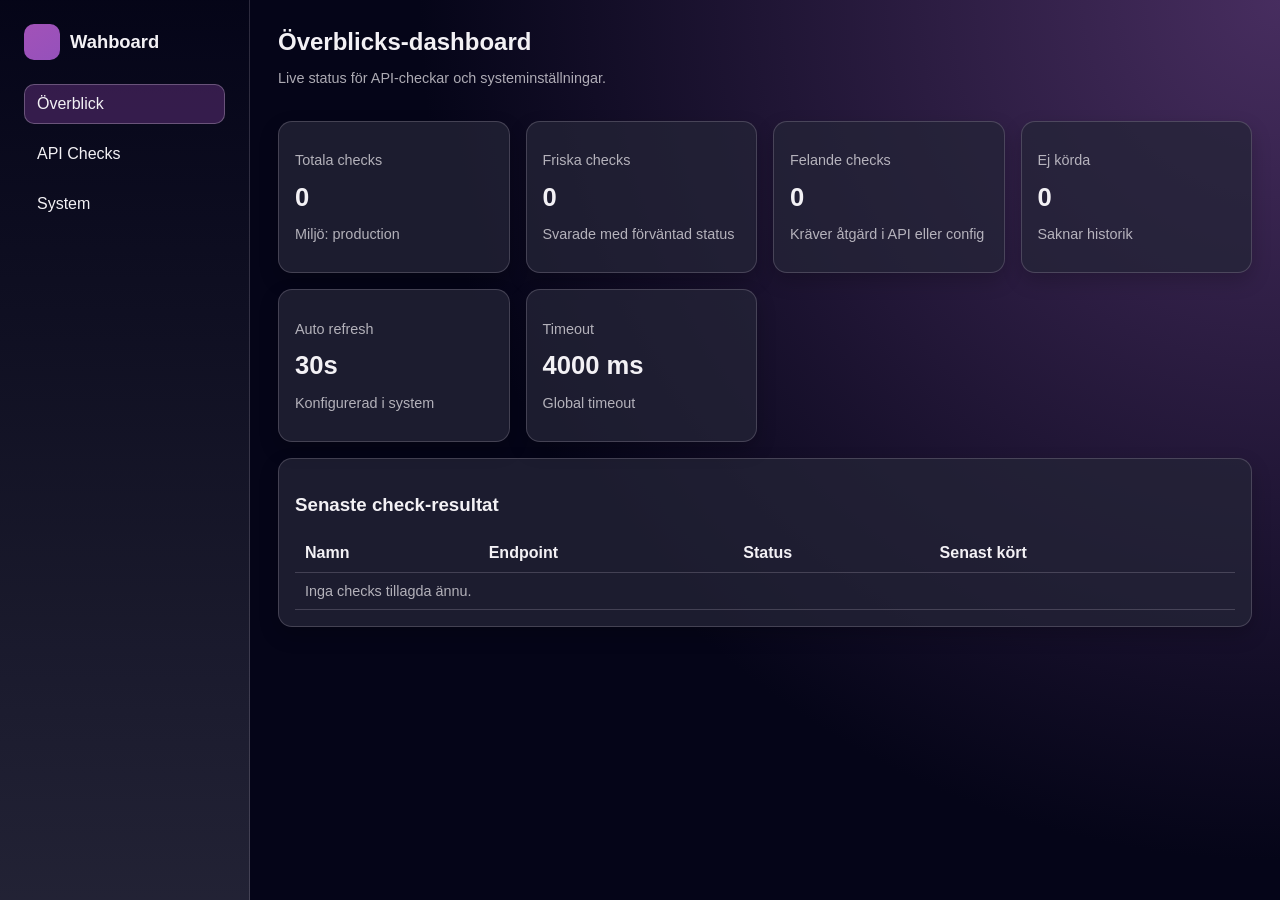
==== frontend/index.html @ 0edba27a "Starta frontend med dashboard, API checks och systemsida" ====
<!doctype html>
<html lang="sv">
  <head>
    <meta charset="UTF-8" />
    <meta name="viewport" content="width=device-width, initial-scale=1.0" />
    <title>Wahboard Dashboard</title>
    <link rel="stylesheet" href="styles.css" />
  </head>
  <body>
    <div class="layout">
      <aside class="sidebar">
        <div class="brand">
          <div class="brand-badge"></div>
          <h1>Wahboard</h1>
        </div>
        <nav class="nav">
          <a href="index.html">Överblick</a>
          <a href="checks.html">API Checks</a>
          <a href="system.html">System</a>
        </nav>
      </aside>

      <main class="main">
        <header class="page-header">
          <div>
            <h2>Överblicks-dashboard</h2>
            <p class="muted">Live status för API-checkar och systeminställningar.</p>
          </div>
        </header>

        <section class="grid cards-3" id="metrics"></section>

        <section class="card" style="margin-top: 16px;">
          <h3>Senaste check-resultat</h3>
          <table>
            <thead>
              <tr>
                <th>Namn</th>
                <th>Endpoint</th>
                <th>Status</th>
                <th>Senast kört</th>
              </tr>
            </thead>
            <tbody id="recent-results"></tbody>
          </table>
        </section>
      </main>
    </div>

    <script type="module" src="dashboard.js"></script>
  </body>
</html>
---- frontend/styles.css ----
:root {
  --bg-900: #050518;
  --bg-800: #252537;
  --bg-700: #472d5f;
  --bg-600: #6f3d93;
  --accent-500: #a252b8;
  --accent-400: #8a43a5;
  --accent-300: #9551bb;
  --surface-100: #e1d5e5;
  --accent-200: #7243a9;
  --accent-100: #8d67b8;
  --ok: #40d69f;
  --warn: #ffb454;
  --danger: #ff5c8a;
}

* {
  box-sizing: border-box;
}

body {
  margin: 0;
  font-family: "Inter", "Segoe UI", sans-serif;
  background: radial-gradient(circle at top right, var(--bg-700) 0%, var(--bg-900) 55%);
  color: #f3f1f5;
  min-height: 100vh;
}

.layout {
  display: grid;
  grid-template-columns: 250px 1fr;
  min-height: 100vh;
}

.sidebar {
  background: linear-gradient(180deg, rgba(5, 5, 24, 0.98), rgba(37, 37, 55, 0.92));
  padding: 24px;
  border-right: 1px solid rgba(225, 213, 229, 0.18);
}

.brand {
  display: flex;
  align-items: center;
  gap: 10px;
  margin-bottom: 24px;
}

.brand-badge {
  width: 36px;
  height: 36px;
  border-radius: 10px;
  background: linear-gradient(145deg, var(--accent-500), var(--accent-300));
}

.brand h1 {
  font-size: 1.15rem;
  margin: 0;
}

.nav {
  display: flex;
  flex-direction: column;
  gap: 10px;
}

.nav a {
  text-decoration: none;
  color: #f3f1f5;
  padding: 10px 12px;
  border-radius: 10px;
  border: 1px solid transparent;
}

.nav a.active,
.nav a:hover {
  background: rgba(138, 67, 165, 0.35);
  border-color: rgba(225, 213, 229, 0.3);
}

.main {
  padding: 28px;
}

.page-header {
  display: flex;
  justify-content: space-between;
  align-items: center;
  margin-bottom: 20px;
}

.page-header h2 {
  margin: 0;
}

.grid {
  display: grid;
  gap: 16px;
}

.grid.cards-3 {
  grid-template-columns: repeat(auto-fit, minmax(220px, 1fr));
}

.card {
  background: rgba(37, 37, 55, 0.75);
  border: 1px solid rgba(225, 213, 229, 0.2);
  border-radius: 14px;
  padding: 16px;
  box-shadow: 0 8px 20px rgba(0, 0, 0, 0.2);
}

.metric {
  font-size: 1.6rem;
  font-weight: 700;
}

.muted {
  color: rgba(243, 241, 245, 0.7);
  font-size: 0.9rem;
}

.form-grid {
  display: grid;
  gap: 12px;
  grid-template-columns: repeat(auto-fit, minmax(200px, 1fr));
}

label {
  display: flex;
  flex-direction: column;
  gap: 6px;
  font-size: 0.9rem;
}

input,
select,
textarea {
  border: 1px solid rgba(225, 213, 229, 0.4);
  border-radius: 10px;
  background: rgba(5, 5, 24, 0.5);
  color: #f3f1f5;
  padding: 10px 12px;
}

button {
  border: 0;
  border-radius: 10px;
  padding: 10px 14px;
  background: linear-gradient(135deg, var(--accent-500), var(--accent-200));
  color: #fff;
  font-weight: 600;
  cursor: pointer;
}

button.secondary {
  background: rgba(225, 213, 229, 0.2);
  border: 1px solid rgba(225, 213, 229, 0.35);
}

button.danger {
  background: var(--danger);
}

table {
  width: 100%;
  border-collapse: collapse;
}

th,
td {
  text-align: left;
  padding: 10px;
  border-bottom: 1px solid rgba(225, 213, 229, 0.2);
}

.status {
  display: inline-block;
  padding: 4px 10px;
  border-radius: 999px;
  font-size: 0.8rem;
}

.status.ok { background: rgba(64, 214, 159, 0.2); color: var(--ok); }
.status.warn { background: rgba(255, 180, 84, 0.2); color: var(--warn); }
.status.danger { background: rgba(255, 92, 138, 0.2); color: var(--danger); }

@media (max-width: 860px) {
  .layout { grid-template-columns: 1fr; }
  .sidebar { border-right: 0; border-bottom: 1px solid rgba(225, 213, 229, 0.18); }
}
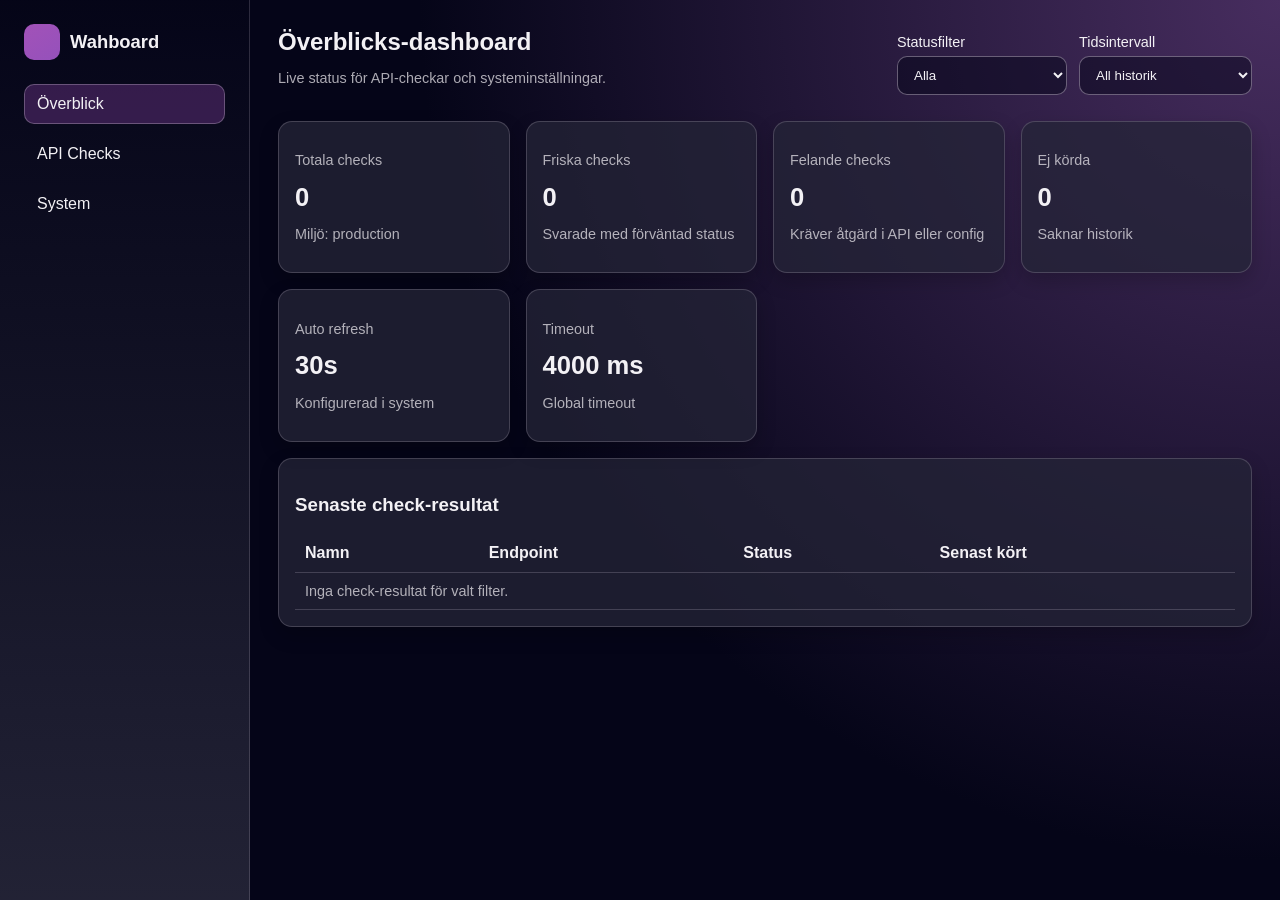
==== commit 729ba9b2: "Add dashboard status and time filters" ====
--- a/frontend/index.html
+++ b/frontend/index.html
@@ -26,6 +26,26 @@
             <h2>Överblicks-dashboard</h2>
             <p class="muted">Live status för API-checkar och systeminställningar.</p>
           </div>
+          <div class="dashboard-controls">
+            <label>
+              Statusfilter
+              <select id="status-filter">
+                <option value="all">Alla</option>
+                <option value="ok">Endast OK</option>
+                <option value="failing">Endast felande</option>
+                <option value="untested">Endast ej körda</option>
+              </select>
+            </label>
+            <label>
+              Tidsintervall
+              <select id="time-filter">
+                <option value="all">All historik</option>
+                <option value="1h">Senaste timmen</option>
+                <option value="24h">Senaste 24 timmarna</option>
+                <option value="7d">Senaste 7 dagarna</option>
+              </select>
+            </label>
+          </div>
         </header>
 
         <section class="grid cards-3" id="metrics"></section>
--- a/frontend/styles.css
+++ b/frontend/styles.css
@@ -188,3 +188,25 @@
   .layout { grid-template-columns: 1fr; }
   .sidebar { border-right: 0; border-bottom: 1px solid rgba(225, 213, 229, 0.18); }
 }
+
+.dashboard-controls {
+  display: flex;
+  gap: 12px;
+  align-items: center;
+}
+
+.dashboard-controls label {
+  min-width: 170px;
+}
+
+.dashboard-controls select {
+  width: 100%;
+}
+
+@media (max-width: 860px) {
+  .dashboard-controls {
+    width: 100%;
+    flex-direction: column;
+    align-items: stretch;
+  }
+}
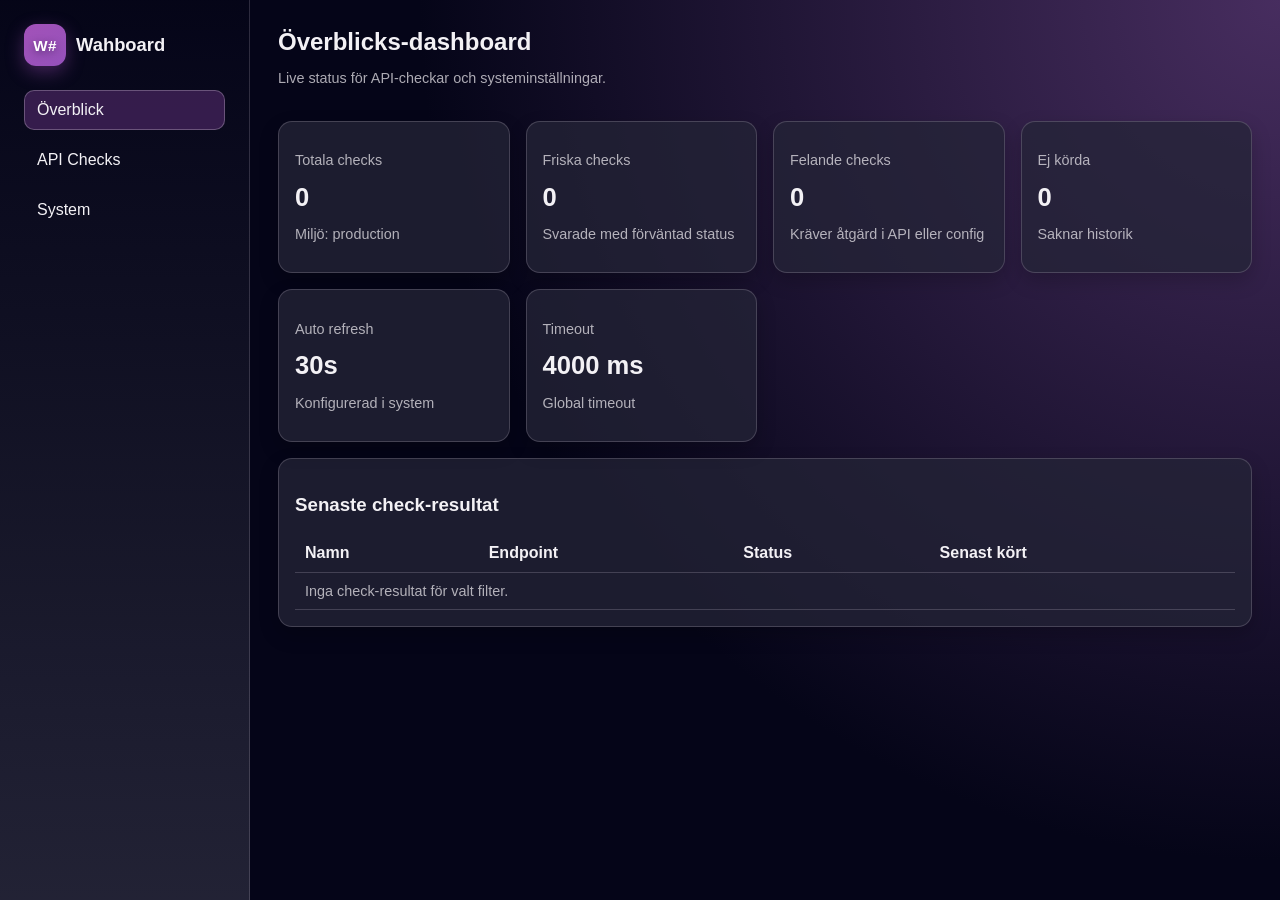
==== commit c1d6a6d4: "Add W# logo badge in sidebar branding" ====
--- a/frontend/index.html
+++ b/frontend/index.html
@@ -10,7 +10,7 @@
     <div class="layout">
       <aside class="sidebar">
         <div class="brand">
-          <div class="brand-badge"></div>
+          <div class="brand-badge" aria-hidden="true"><span class="brand-logo">W#</span></div>
           <h1>Wahboard</h1>
         </div>
         <nav class="nav">
@@ -25,26 +25,6 @@
           <div>
             <h2>Överblicks-dashboard</h2>
             <p class="muted">Live status för API-checkar och systeminställningar.</p>
-          </div>
-          <div class="dashboard-controls">
-            <label>
-              Statusfilter
-              <select id="status-filter">
-                <option value="all">Alla</option>
-                <option value="ok">Endast OK</option>
-                <option value="failing">Endast felande</option>
-                <option value="untested">Endast ej körda</option>
-              </select>
-            </label>
-            <label>
-              Tidsintervall
-              <select id="time-filter">
-                <option value="all">All historik</option>
-                <option value="1h">Senaste timmen</option>
-                <option value="24h">Senaste 24 timmarna</option>
-                <option value="7d">Senaste 7 dagarna</option>
-              </select>
-            </label>
           </div>
         </header>
 
--- a/frontend/styles.css
+++ b/frontend/styles.css
@@ -46,10 +46,21 @@
 }
 
 .brand-badge {
-  width: 36px;
-  height: 36px;
-  border-radius: 10px;
+  width: 42px;
+  height: 42px;
+  border-radius: 12px;
   background: linear-gradient(145deg, var(--accent-500), var(--accent-300));
+  display: grid;
+  place-items: center;
+  box-shadow: 0 6px 18px rgba(138, 67, 165, 0.45);
+}
+
+.brand-logo {
+  font-weight: 800;
+  font-size: 0.95rem;
+  letter-spacing: 0.02em;
+  color: #ffffff;
+  text-shadow: 0 2px 8px rgba(5, 5, 24, 0.45);
 }
 
 .brand h1 {
@@ -188,25 +199,3 @@
   .layout { grid-template-columns: 1fr; }
   .sidebar { border-right: 0; border-bottom: 1px solid rgba(225, 213, 229, 0.18); }
 }
-
-.dashboard-controls {
-  display: flex;
-  gap: 12px;
-  align-items: center;
-}
-
-.dashboard-controls label {
-  min-width: 170px;
-}
-
-.dashboard-controls select {
-  width: 100%;
-}
-
-@media (max-width: 860px) {
-  .dashboard-controls {
-    width: 100%;
-    flex-direction: column;
-    align-items: stretch;
-  }
-}
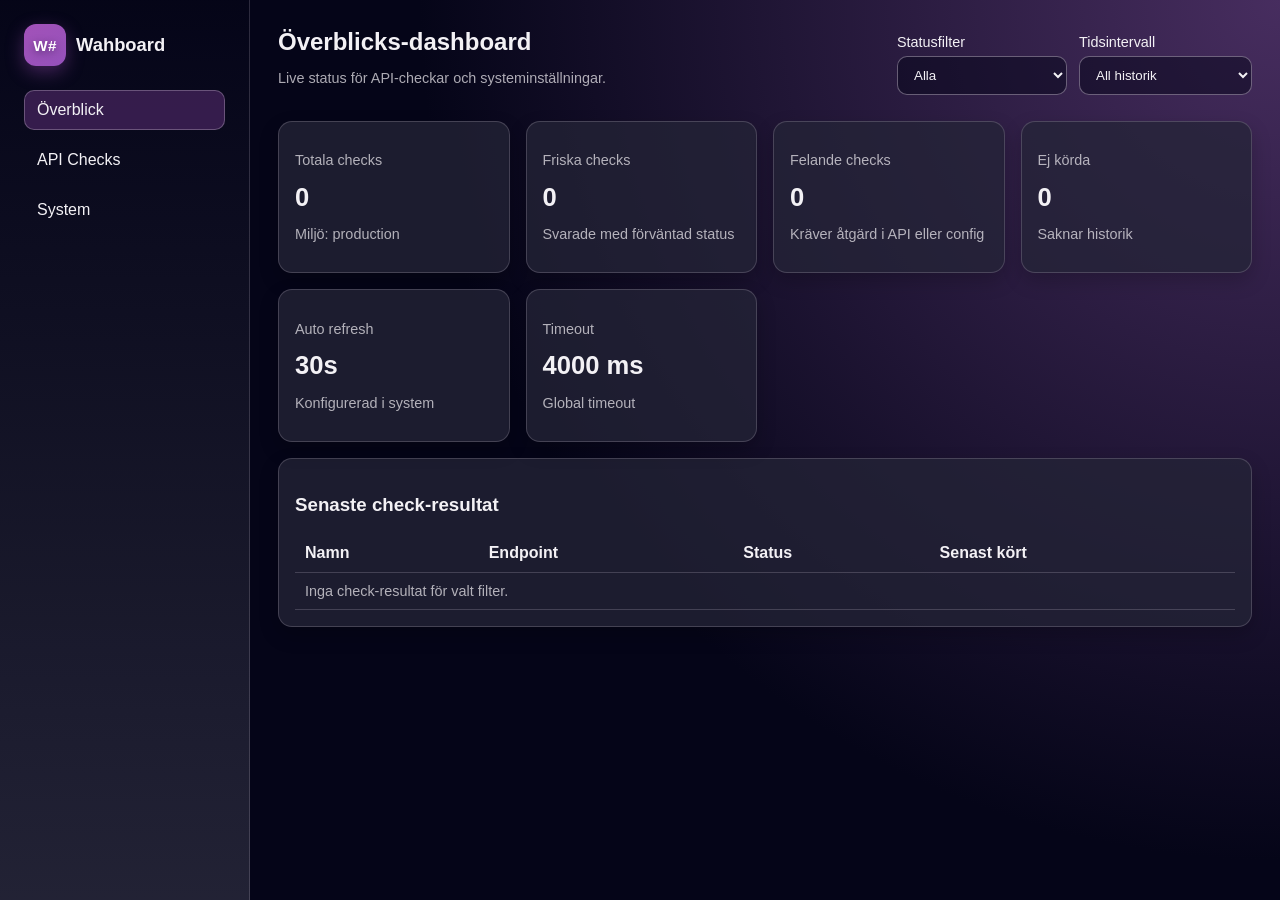
==== commit 5eb201ce: "Merge pull request #4 from bjornwahman/codex/skapa-logga-med-w# Add W# logo badge to sidebar brandin" ====
--- a/frontend/index.html
+++ b/frontend/index.html
@@ -26,6 +26,26 @@
             <h2>Överblicks-dashboard</h2>
             <p class="muted">Live status för API-checkar och systeminställningar.</p>
           </div>
+          <div class="dashboard-controls">
+            <label>
+              Statusfilter
+              <select id="status-filter">
+                <option value="all">Alla</option>
+                <option value="ok">Endast OK</option>
+                <option value="failing">Endast felande</option>
+                <option value="untested">Endast ej körda</option>
+              </select>
+            </label>
+            <label>
+              Tidsintervall
+              <select id="time-filter">
+                <option value="all">All historik</option>
+                <option value="1h">Senaste timmen</option>
+                <option value="24h">Senaste 24 timmarna</option>
+                <option value="7d">Senaste 7 dagarna</option>
+              </select>
+            </label>
+          </div>
         </header>
 
         <section class="grid cards-3" id="metrics"></section>
--- a/frontend/styles.css
+++ b/frontend/styles.css
@@ -199,3 +199,25 @@
   .layout { grid-template-columns: 1fr; }
   .sidebar { border-right: 0; border-bottom: 1px solid rgba(225, 213, 229, 0.18); }
 }
+
+.dashboard-controls {
+  display: flex;
+  gap: 12px;
+  align-items: center;
+}
+
+.dashboard-controls label {
+  min-width: 170px;
+}
+
+.dashboard-controls select {
+  width: 100%;
+}
+
+@media (max-width: 860px) {
+  .dashboard-controls {
+    width: 100%;
+    flex-direction: column;
+    align-items: stretch;
+  }
+}
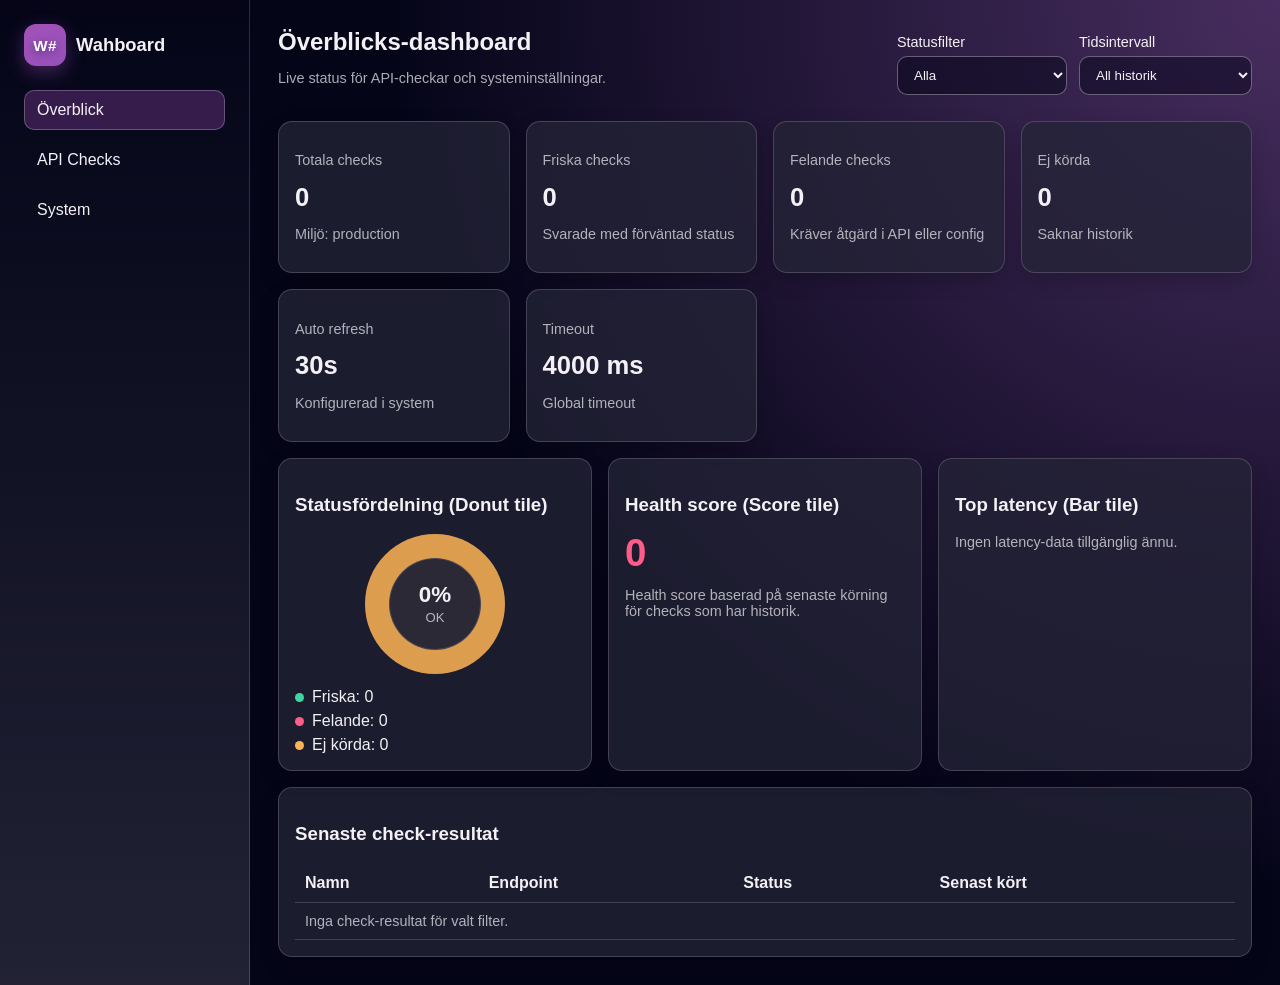
==== commit 8a368a7b: "Add Squaredup-inspired dashboard tiles for status, score, and latency" ====
--- a/frontend/index.html
+++ b/frontend/index.html
@@ -50,6 +50,22 @@
 
         <section class="grid cards-3" id="metrics"></section>
 
+
+        <section class="grid dashboard-tiles" style="margin-top: 16px;">
+          <article class="card">
+            <h3>Statusfördelning (Donut tile)</h3>
+            <div id="tile-status-breakdown"></div>
+          </article>
+          <article class="card">
+            <h3>Health score (Score tile)</h3>
+            <div id="tile-health-score"></div>
+          </article>
+          <article class="card">
+            <h3>Top latency (Bar tile)</h3>
+            <div id="tile-latency-bars"></div>
+          </article>
+        </section>
+
         <section class="card" style="margin-top: 16px;">
           <h3>Senaste check-resultat</h3>
           <table>
--- a/frontend/styles.css
+++ b/frontend/styles.css
@@ -221,3 +221,116 @@
     align-items: stretch;
   }
 }
+
+.dashboard-tiles {
+  grid-template-columns: repeat(auto-fit, minmax(240px, 1fr));
+}
+
+.tile-donut {
+  --ok: 0;
+  --fail: 0;
+  --untested: 100;
+  width: 140px;
+  height: 140px;
+  border-radius: 50%;
+  margin: 8px auto 14px;
+  background: conic-gradient(
+    rgba(64, 214, 159, 0.9) 0 calc(var(--ok) * 1%),
+    rgba(255, 92, 138, 0.9) calc(var(--ok) * 1%) calc((var(--ok) + var(--fail)) * 1%),
+    rgba(255, 180, 84, 0.85) calc((var(--ok) + var(--fail)) * 1%) 100%
+  );
+  position: relative;
+  display: grid;
+  place-items: center;
+}
+
+.tile-donut::before {
+  content: '';
+  width: 90px;
+  height: 90px;
+  border-radius: 50%;
+  background: rgba(37, 37, 55, 0.96);
+  border: 1px solid rgba(225, 213, 229, 0.16);
+}
+
+.tile-donut-center {
+  position: absolute;
+  text-align: center;
+}
+
+.tile-donut-center strong {
+  display: block;
+  font-size: 1.4rem;
+}
+
+.tile-donut-center span {
+  color: rgba(243, 241, 245, 0.7);
+  font-size: 0.82rem;
+}
+
+.tile-legend {
+  list-style: none;
+  margin: 0;
+  padding: 0;
+  display: grid;
+  gap: 6px;
+}
+
+.tile-legend li {
+  display: flex;
+  align-items: center;
+  gap: 8px;
+}
+
+.dot {
+  width: 9px;
+  height: 9px;
+  border-radius: 50%;
+  display: inline-block;
+}
+
+.dot.ok { background: var(--ok); }
+.dot.warn { background: var(--warn); }
+.dot.danger { background: var(--danger); }
+
+.tile-score {
+  font-size: 2.4rem;
+  font-weight: 800;
+  line-height: 1;
+  margin-bottom: 8px;
+}
+
+.tile-score.ok { color: var(--ok); }
+.tile-score.warn { color: var(--warn); }
+.tile-score.danger { color: var(--danger); }
+
+.latency-row {
+  display: grid;
+  gap: 6px;
+  margin-bottom: 10px;
+}
+
+.latency-label {
+  font-size: 0.85rem;
+  color: rgba(243, 241, 245, 0.8);
+}
+
+.latency-bar-wrap {
+  position: relative;
+  background: rgba(5, 5, 24, 0.45);
+  border: 1px solid rgba(225, 213, 229, 0.2);
+  border-radius: 8px;
+  overflow: hidden;
+}
+
+.latency-bar {
+  height: 24px;
+  background: linear-gradient(90deg, rgba(114, 67, 169, 0.9), rgba(162, 82, 184, 0.95));
+}
+
+.latency-bar-wrap span {
+  position: absolute;
+  top: 4px;
+  right: 8px;
+  font-size: 0.78rem;
+}
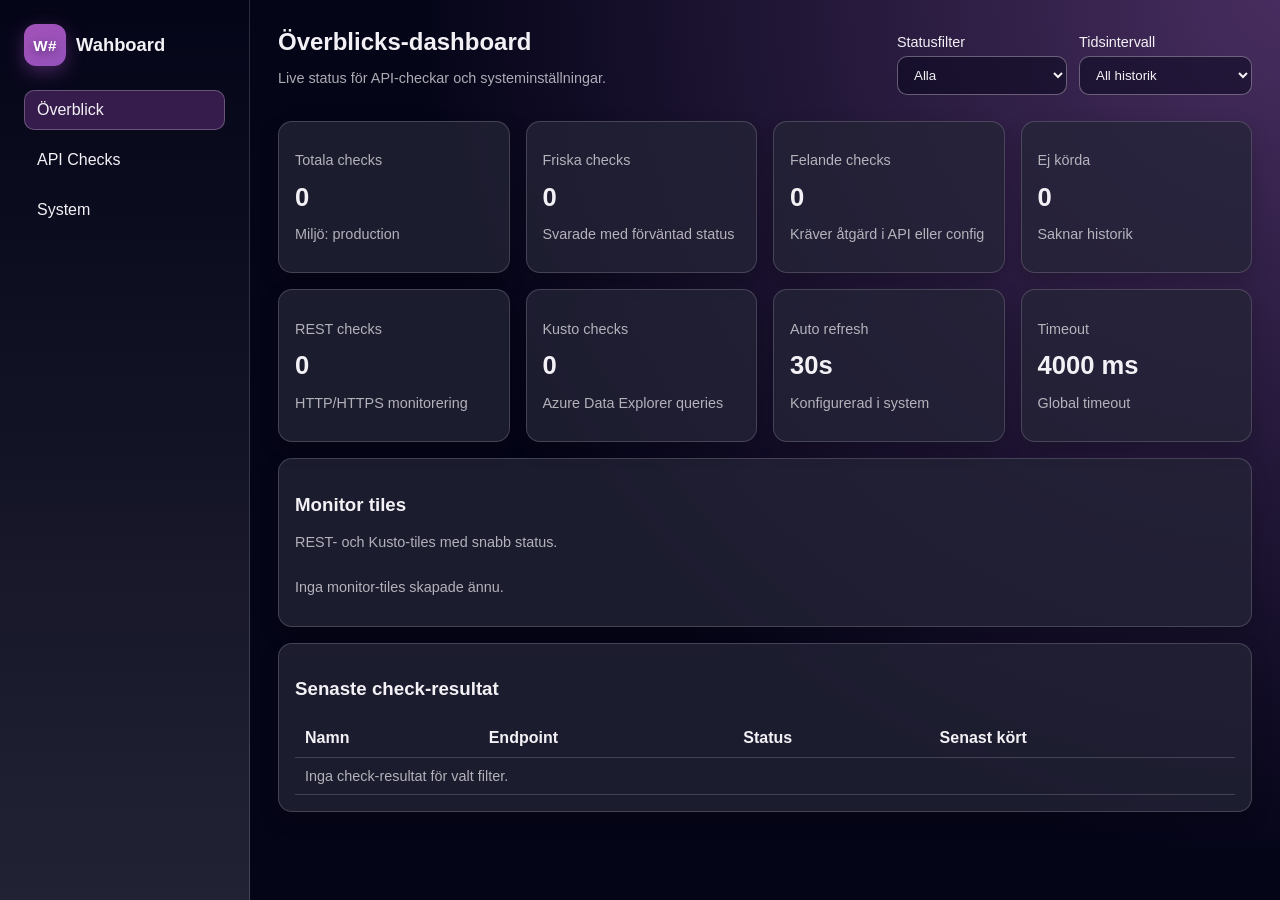
==== commit 581c8a51: "Add REST/Kusto tiles and Azure auth settings" ====
--- a/frontend/index.html
+++ b/frontend/index.html
@@ -51,19 +51,10 @@
         <section class="grid cards-3" id="metrics"></section>
 
 
-        <section class="grid dashboard-tiles" style="margin-top: 16px;">
-          <article class="card">
-            <h3>Statusfördelning (Donut tile)</h3>
-            <div id="tile-status-breakdown"></div>
-          </article>
-          <article class="card">
-            <h3>Health score (Score tile)</h3>
-            <div id="tile-health-score"></div>
-          </article>
-          <article class="card">
-            <h3>Top latency (Bar tile)</h3>
-            <div id="tile-latency-bars"></div>
-          </article>
+        <section class="card" style="margin-top: 16px;">
+          <h3>Monitor tiles</h3>
+          <p class="muted">REST- och Kusto-tiles med snabb status.</p>
+          <div class="tiles-grid" id="monitor-tiles"></div>
         </section>
 
         <section class="card" style="margin-top: 16px;">
--- a/frontend/styles.css
+++ b/frontend/styles.css
@@ -222,115 +222,34 @@
   }
 }
 
-.dashboard-tiles {
-  grid-template-columns: repeat(auto-fit, minmax(240px, 1fr));
-}
-
-.tile-donut {
-  --ok: 0;
-  --fail: 0;
-  --untested: 100;
-  width: 140px;
-  height: 140px;
-  border-radius: 50%;
-  margin: 8px auto 14px;
-  background: conic-gradient(
-    rgba(64, 214, 159, 0.9) 0 calc(var(--ok) * 1%),
-    rgba(255, 92, 138, 0.9) calc(var(--ok) * 1%) calc((var(--ok) + var(--fail)) * 1%),
-    rgba(255, 180, 84, 0.85) calc((var(--ok) + var(--fail)) * 1%) 100%
-  );
-  position: relative;
-  display: grid;
-  place-items: center;
-}
-
-.tile-donut::before {
-  content: '';
-  width: 90px;
-  height: 90px;
-  border-radius: 50%;
-  background: rgba(37, 37, 55, 0.96);
-  border: 1px solid rgba(225, 213, 229, 0.16);
-}
-
-.tile-donut-center {
-  position: absolute;
-  text-align: center;
-}
-
-.tile-donut-center strong {
-  display: block;
-  font-size: 1.4rem;
-}
-
-.tile-donut-center span {
-  color: rgba(243, 241, 245, 0.7);
-  font-size: 0.82rem;
-}
-
-.tile-legend {
-  list-style: none;
-  margin: 0;
-  padding: 0;
-  display: grid;
-  gap: 6px;
-}
-
-.tile-legend li {
-  display: flex;
-  align-items: center;
-  gap: 8px;
-}
-
-.dot {
-  width: 9px;
-  height: 9px;
-  border-radius: 50%;
-  display: inline-block;
-}
-
-.dot.ok { background: var(--ok); }
-.dot.warn { background: var(--warn); }
-.dot.danger { background: var(--danger); }
-
-.tile-score {
-  font-size: 2.4rem;
-  font-weight: 800;
-  line-height: 1;
-  margin-bottom: 8px;
-}
-
-.tile-score.ok { color: var(--ok); }
-.tile-score.warn { color: var(--warn); }
-.tile-score.danger { color: var(--danger); }
-
-.latency-row {
-  display: grid;
-  gap: 6px;
-  margin-bottom: 10px;
-}
-
-.latency-label {
-  font-size: 0.85rem;
-  color: rgba(243, 241, 245, 0.8);
-}
-
-.latency-bar-wrap {
-  position: relative;
+.tiles-grid {
+  display: grid;
+  grid-template-columns: repeat(auto-fit, minmax(220px, 1fr));
+  gap: 12px;
+  margin-top: 12px;
+}
+
+.tile-card {
   background: rgba(5, 5, 24, 0.45);
   border: 1px solid rgba(225, 213, 229, 0.2);
-  border-radius: 8px;
-  overflow: hidden;
-}
-
-.latency-bar {
-  height: 24px;
-  background: linear-gradient(90deg, rgba(114, 67, 169, 0.9), rgba(162, 82, 184, 0.95));
-}
-
-.latency-bar-wrap span {
-  position: absolute;
-  top: 4px;
-  right: 8px;
-  font-size: 0.78rem;
-}
+  border-radius: 12px;
+  padding: 12px;
+}
+
+.tile-card h4 {
+  margin: 10px 0 8px;
+}
+
+.tile-header {
+  display: flex;
+  align-items: center;
+  justify-content: space-between;
+  gap: 8px;
+}
+
+.tile-type {
+  font-size: 0.8rem;
+  border: 1px solid rgba(225, 213, 229, 0.3);
+  border-radius: 999px;
+  padding: 2px 8px;
+}
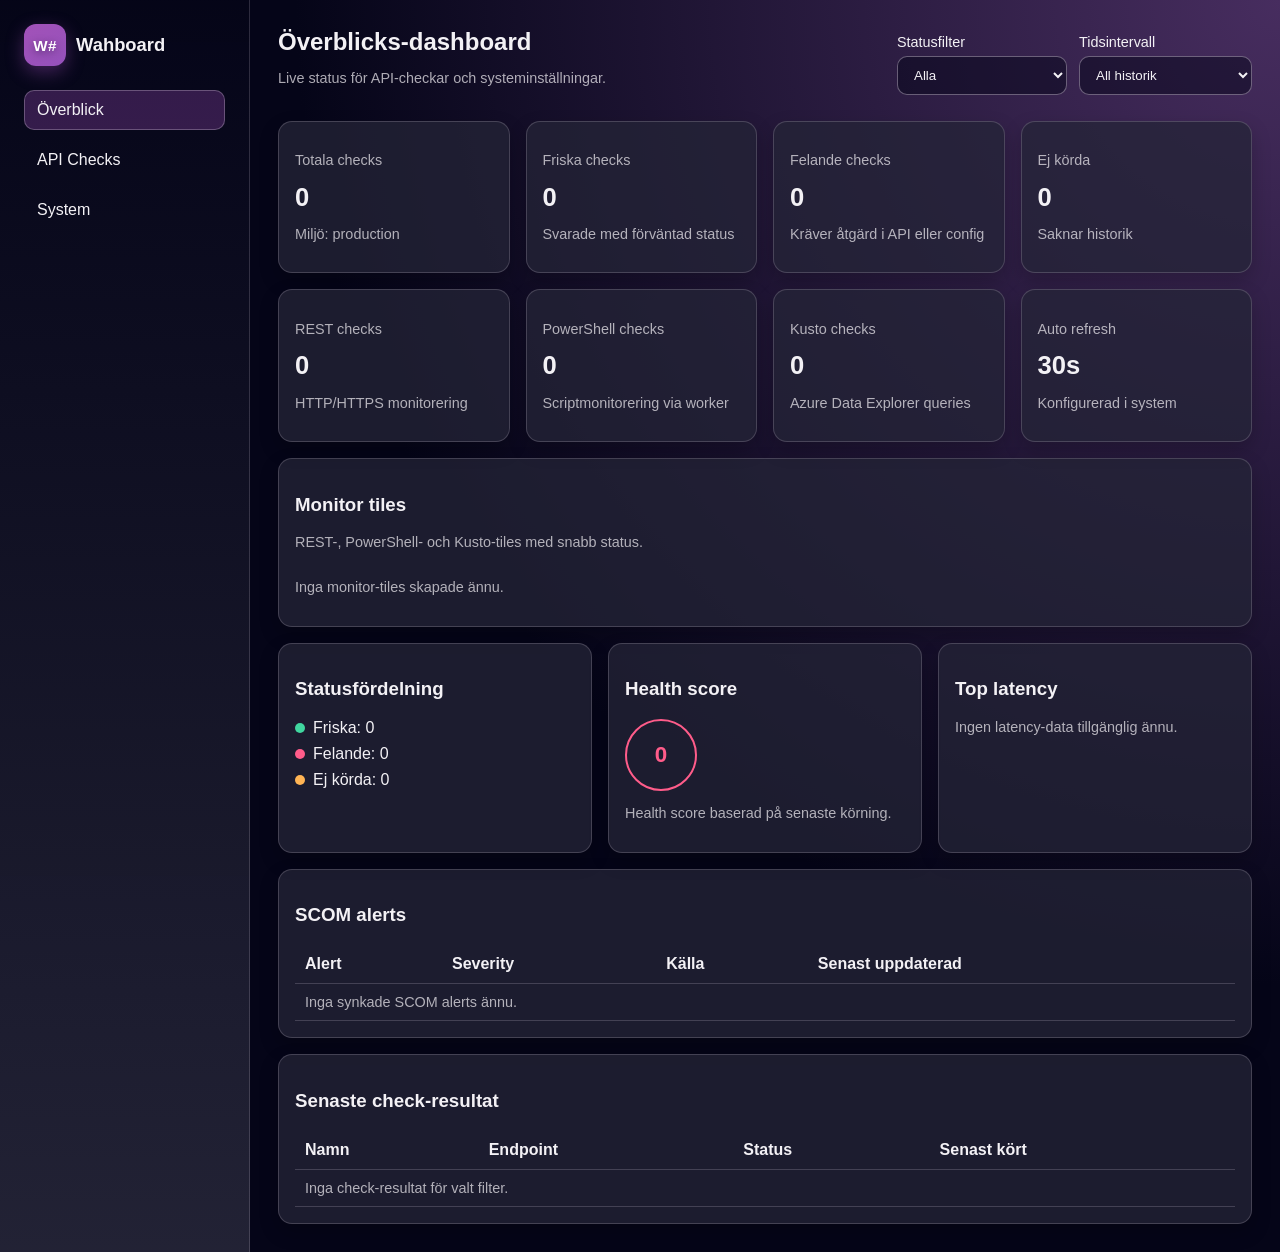
==== commit fb080e96: "Implement more roadmap MVP features in frontend" ====
--- a/frontend/index.html
+++ b/frontend/index.html
@@ -53,8 +53,34 @@
 
         <section class="card" style="margin-top: 16px;">
           <h3>Monitor tiles</h3>
-          <p class="muted">REST- och Kusto-tiles med snabb status.</p>
+          <p class="muted">REST-, PowerShell- och Kusto-tiles med snabb status.</p>
           <div class="tiles-grid" id="monitor-tiles"></div>
+        </section>
+
+        
+        <section class="grid cards-3" style="margin-top: 16px;">
+          <article class="card">
+            <h3>Statusfördelning</h3>
+            <div id="tile-status"></div>
+          </article>
+          <article class="card">
+            <h3>Health score</h3>
+            <div id="tile-health"></div>
+          </article>
+          <article class="card">
+            <h3>Top latency</h3>
+            <div id="tile-latency"></div>
+          </article>
+        </section>
+
+        <section class="card" style="margin-top: 16px;">
+          <h3>SCOM alerts</h3>
+          <table>
+            <thead>
+              <tr><th>Alert</th><th>Severity</th><th>Källa</th><th>Senast uppdaterad</th></tr>
+            </thead>
+            <tbody id="scom-alerts"></tbody>
+          </table>
         </section>
 
         <section class="card" style="margin-top: 16px;">
--- a/frontend/styles.css
+++ b/frontend/styles.css
@@ -253,3 +253,67 @@
   border-radius: 999px;
   padding: 2px 8px;
 }
+
+.tile-legend {
+  list-style: none;
+  margin: 0;
+  padding: 0;
+  display: grid;
+  gap: 8px;
+}
+
+.dot {
+  width: 10px;
+  height: 10px;
+  border-radius: 999px;
+  display: inline-block;
+  margin-right: 8px;
+}
+
+.dot.ok { background: var(--ok); }
+.dot.warn { background: var(--warn); }
+.dot.danger { background: var(--danger); }
+
+.tile-score {
+  width: 72px;
+  height: 72px;
+  border-radius: 999px;
+  display: grid;
+  place-items: center;
+  font-size: 1.4rem;
+  font-weight: 700;
+  border: 2px solid currentColor;
+}
+
+.tile-score.ok { color: var(--ok); }
+.tile-score.warn { color: var(--warn); }
+.tile-score.danger { color: var(--danger); }
+
+.latency-row {
+  margin-bottom: 10px;
+}
+
+.latency-label {
+  font-size: 0.85rem;
+  margin-bottom: 4px;
+}
+
+.latency-bar-wrap {
+  background: rgba(225, 213, 229, 0.12);
+  border-radius: 8px;
+  position: relative;
+  height: 24px;
+  overflow: hidden;
+}
+
+.latency-bar {
+  height: 100%;
+  background: linear-gradient(135deg, var(--accent-500), var(--accent-200));
+}
+
+.latency-bar-wrap span {
+  position: absolute;
+  right: 8px;
+  top: 3px;
+  font-size: 0.8rem;
+}
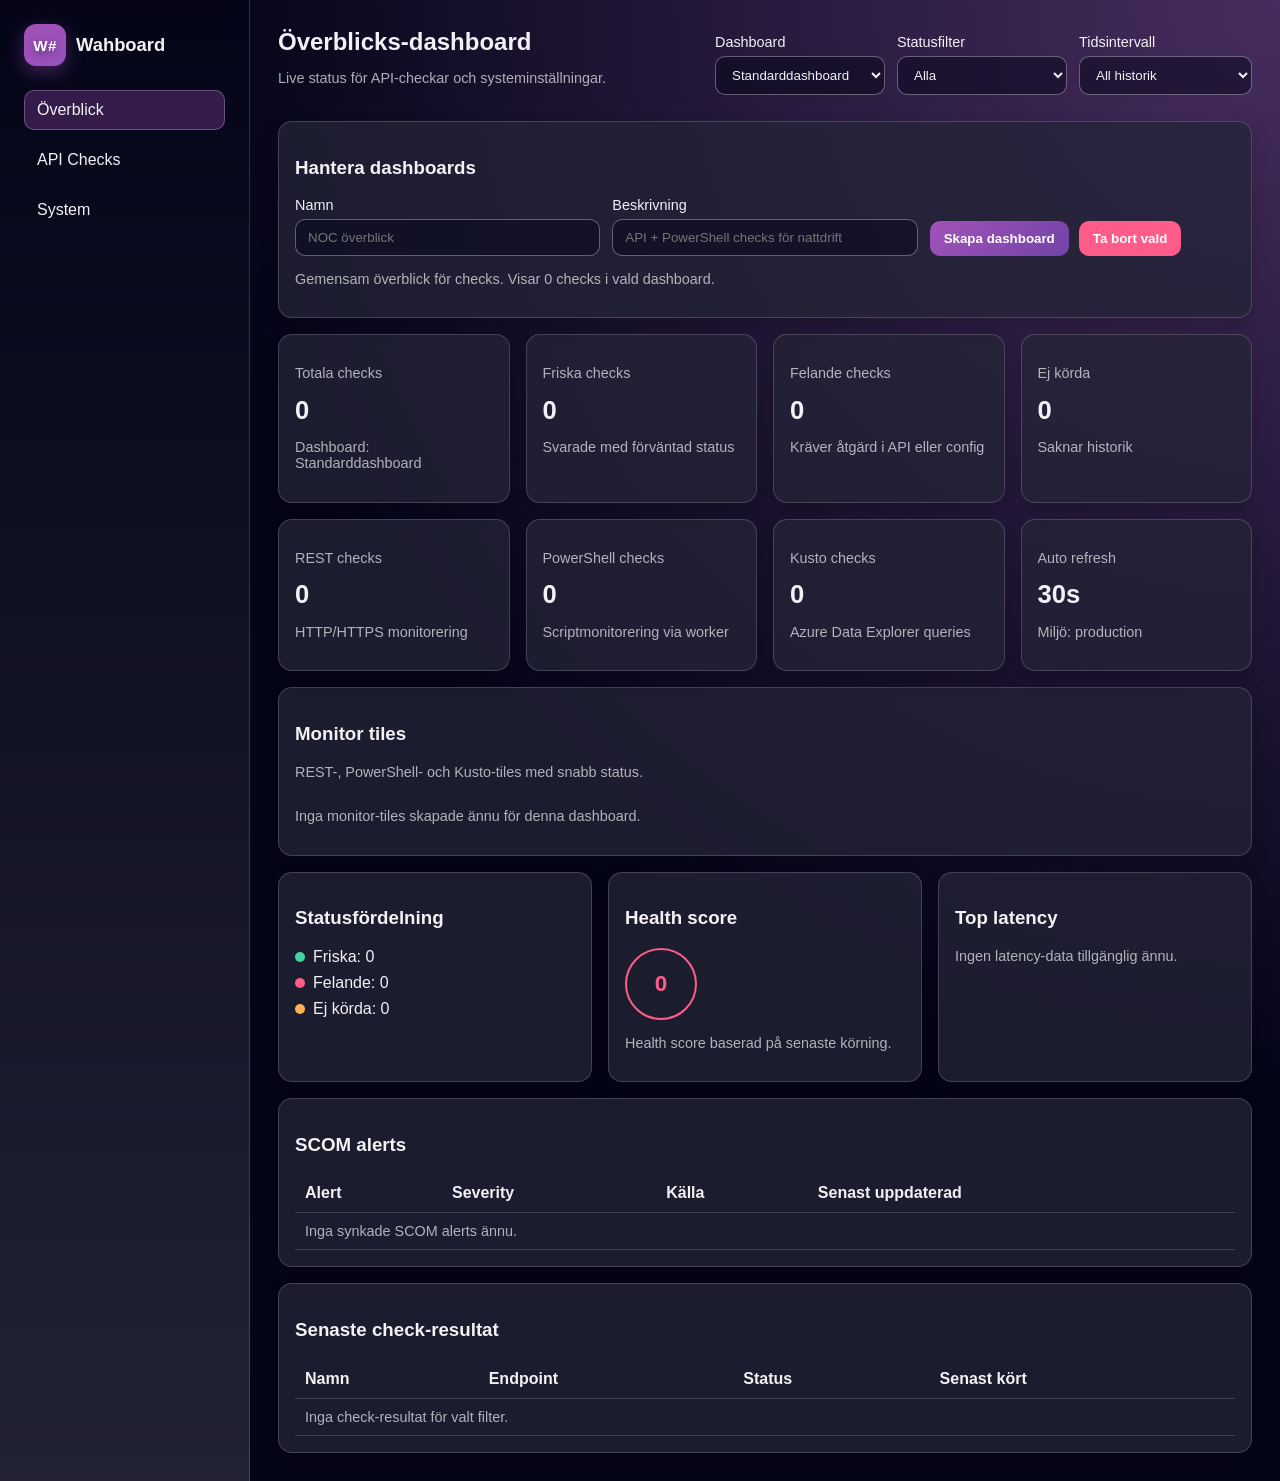
==== commit ae47fbfd: "Lägg till stöd för egna dashboards och check-koppling" ====
--- a/frontend/index.html
+++ b/frontend/index.html
@@ -28,6 +28,10 @@
           </div>
           <div class="dashboard-controls">
             <label>
+              Dashboard
+              <select id="dashboard-filter"></select>
+            </label>
+            <label>
               Statusfilter
               <select id="status-filter">
                 <option value="all">Alla</option>
@@ -47,6 +51,23 @@
             </label>
           </div>
         </header>
+
+        <section class="card" style="margin-bottom: 16px;">
+          <h3>Hantera dashboards</h3>
+          <form id="dashboard-form" class="form-grid" style="margin-top: 10px;">
+            <label>Namn
+              <input name="name" required placeholder="NOC överblick" />
+            </label>
+            <label>Beskrivning
+              <input name="description" placeholder="API + PowerShell checks för nattdrift" />
+            </label>
+            <div style="display:flex; align-items:end; gap:10px;">
+              <button type="submit">Skapa dashboard</button>
+              <button type="button" class="danger" id="delete-dashboard">Ta bort vald</button>
+            </div>
+          </form>
+          <p class="muted" id="dashboard-summary"></p>
+        </section>
 
         <section class="grid cards-3" id="metrics"></section>
 
